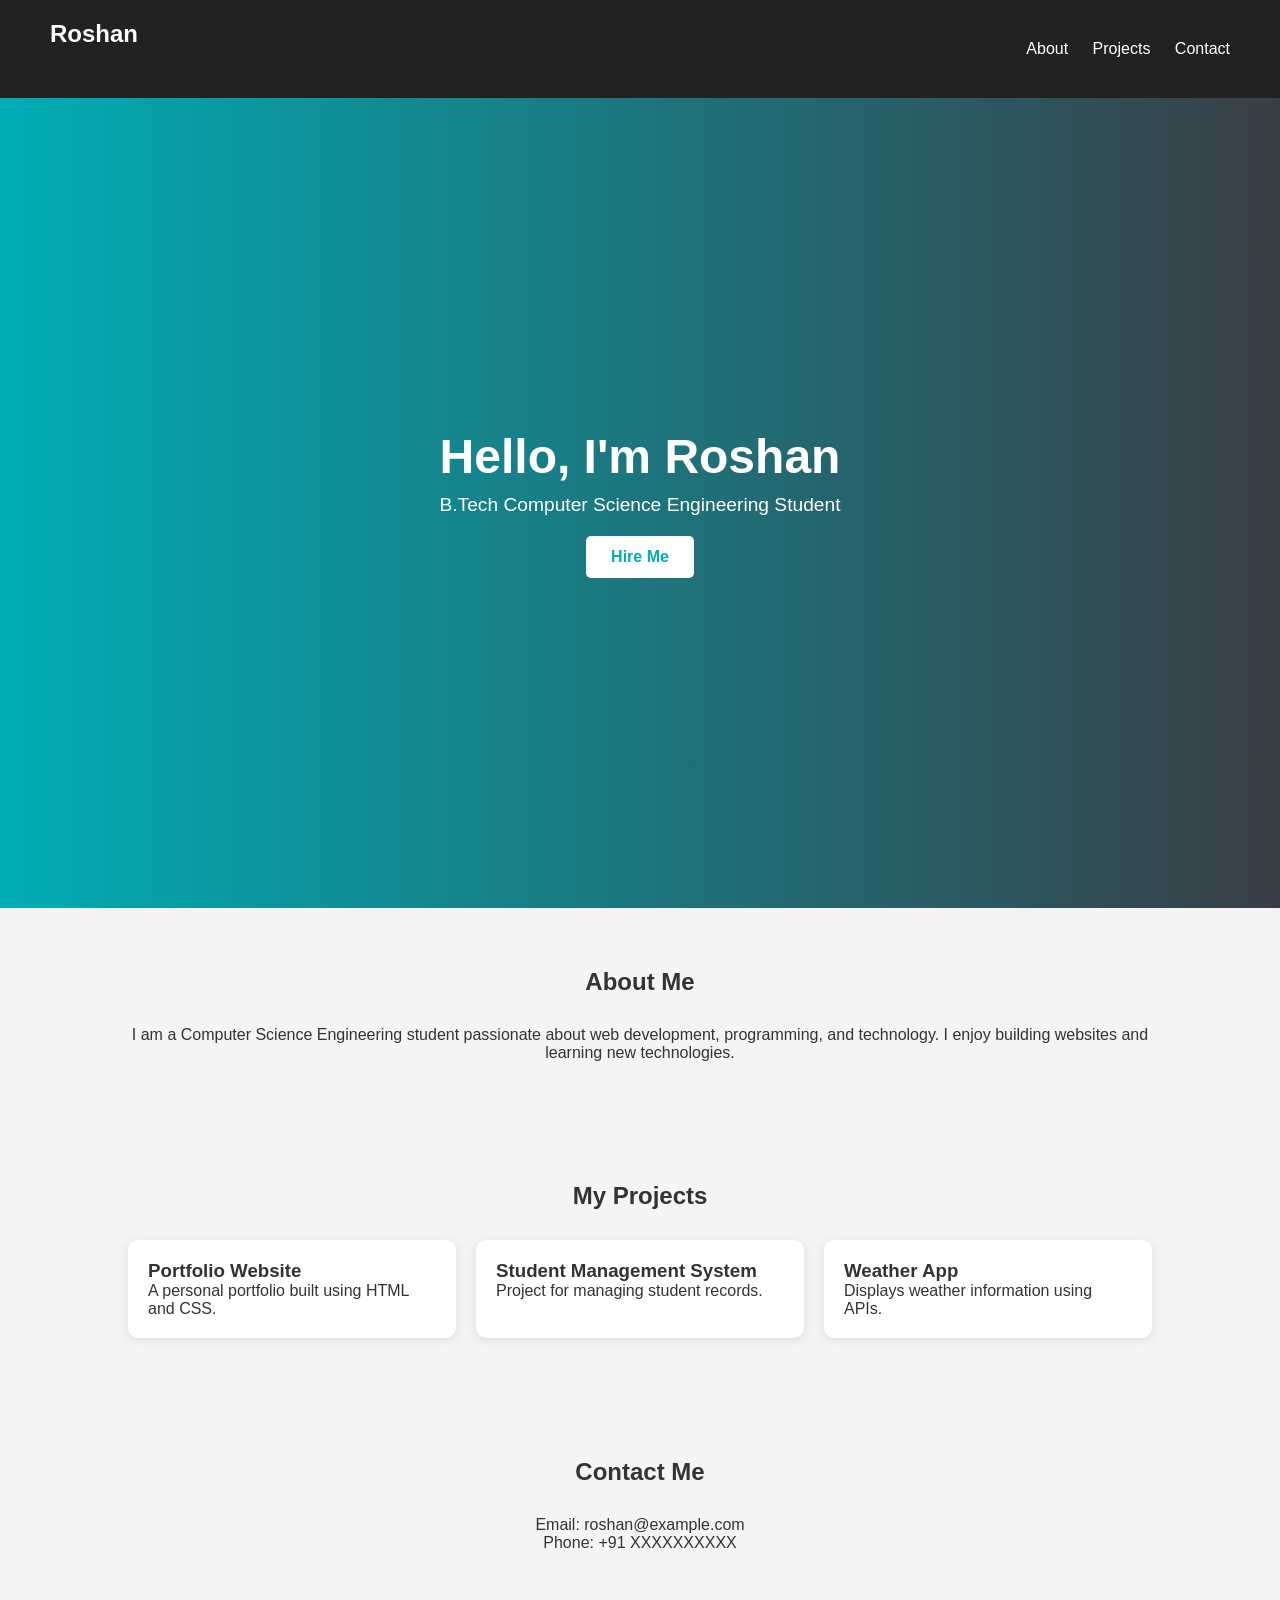
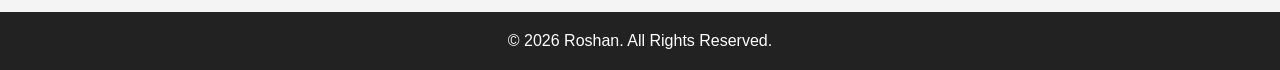
==== index.html @ 05eabdc3 "add root index.html" ====
<!DOCTYPE html>
<html lang="en">
<head>
    <meta charset="UTF-8">
    <meta name="viewport" content="width=device-width, initial-scale=1.0">
    <title>Roshan Portfolio</title>

    <style>
        *{
            margin:0;
            padding:0;
            box-sizing:border-box;
            font-family: Arial, sans-serif;
        }

        body{
            background:#f4f4f4;
            color:#333;
        }

        header{
            background:#222;
            color:white;
            padding:20px 50px;
            display:flex;
            justify-content:space-between;
            align-items:center;
        }

        nav a{
            color:white;
            text-decoration:none;
            margin-left:20px;
        }

        nav a:hover{
            color:#00adb5;
        }

        .hero{
            height:90vh;
            display:flex;
            flex-direction:column;
            justify-content:center;
            align-items:center;
            text-align:center;
            background:linear-gradient(to right,#00adb5,#393e46);
            color:white;
        }

        .hero h1{
            font-size:3rem;
            margin-bottom:10px;
        }

        .hero p{
            font-size:1.2rem;
        }

        .btn{
            margin-top:20px;
            padding:12px 25px;
            background:white;
            color:#00adb5;
            text-decoration:none;
            border-radius:5px;
            font-weight:bold;
        }

        section{
            padding:60px 10%;
        }

        h2{
            text-align:center;
            margin-bottom:30px;
        }

        .about,
        .contact{
            text-align:center;
        }

        .projects{
            display:grid;
            grid-template-columns:repeat(auto-fit,minmax(250px,1fr));
            gap:20px;
        }

        .card{
            background:white;
            padding:20px;
            border-radius:10px;
            box-shadow:0 2px 10px rgba(0,0,0,0.1);
        }

        footer{
            background:#222;
            color:white;
            text-align:center;
            padding:20px;
        }
    </style>
</head>
<body>

    <header>
        <h2>Roshan</h2>

        <nav>
            <a href="#about">About</a>
            <a href="#projects">Projects</a>
            <a href="#contact">Contact</a>
        </nav>
    </header>

    <section class="hero">
        <h1>Hello, I'm Roshan</h1>
        <p>B.Tech Computer Science Engineering Student</p>
        <a href="#contact" class="btn">Hire Me</a>
    </section>

    <section id="about" class="about">
        <h2>About Me</h2>
        <p>
            I am a Computer Science Engineering student passionate about
            web development, programming, and technology. I enjoy building
            websites and learning new technologies.
        </p>
    </section>

    <section id="projects">
        <h2>My Projects</h2>

        <div class="projects">
            <div class="card">
                <h3>Portfolio Website</h3>
                <p>A personal portfolio built using HTML and CSS.</p>
            </div>

            <div class="card">
                <h3>Student Management System</h3>
                <p>Project for managing student records.</p>
            </div>

            <div class="card">
                <h3>Weather App</h3>
                <p>Displays weather information using APIs.</p>
            </div>
        </div>
    </section>

    <section id="contact" class="contact">
        <h2>Contact Me</h2>

        <p>Email: roshan@example.com</p>
        <p>Phone: +91 XXXXXXXXXX</p>
    </section>

    <footer>
        <p>&copy; 2026 Roshan. All Rights Reserved.</p>
    </footer>

</body>
</html>
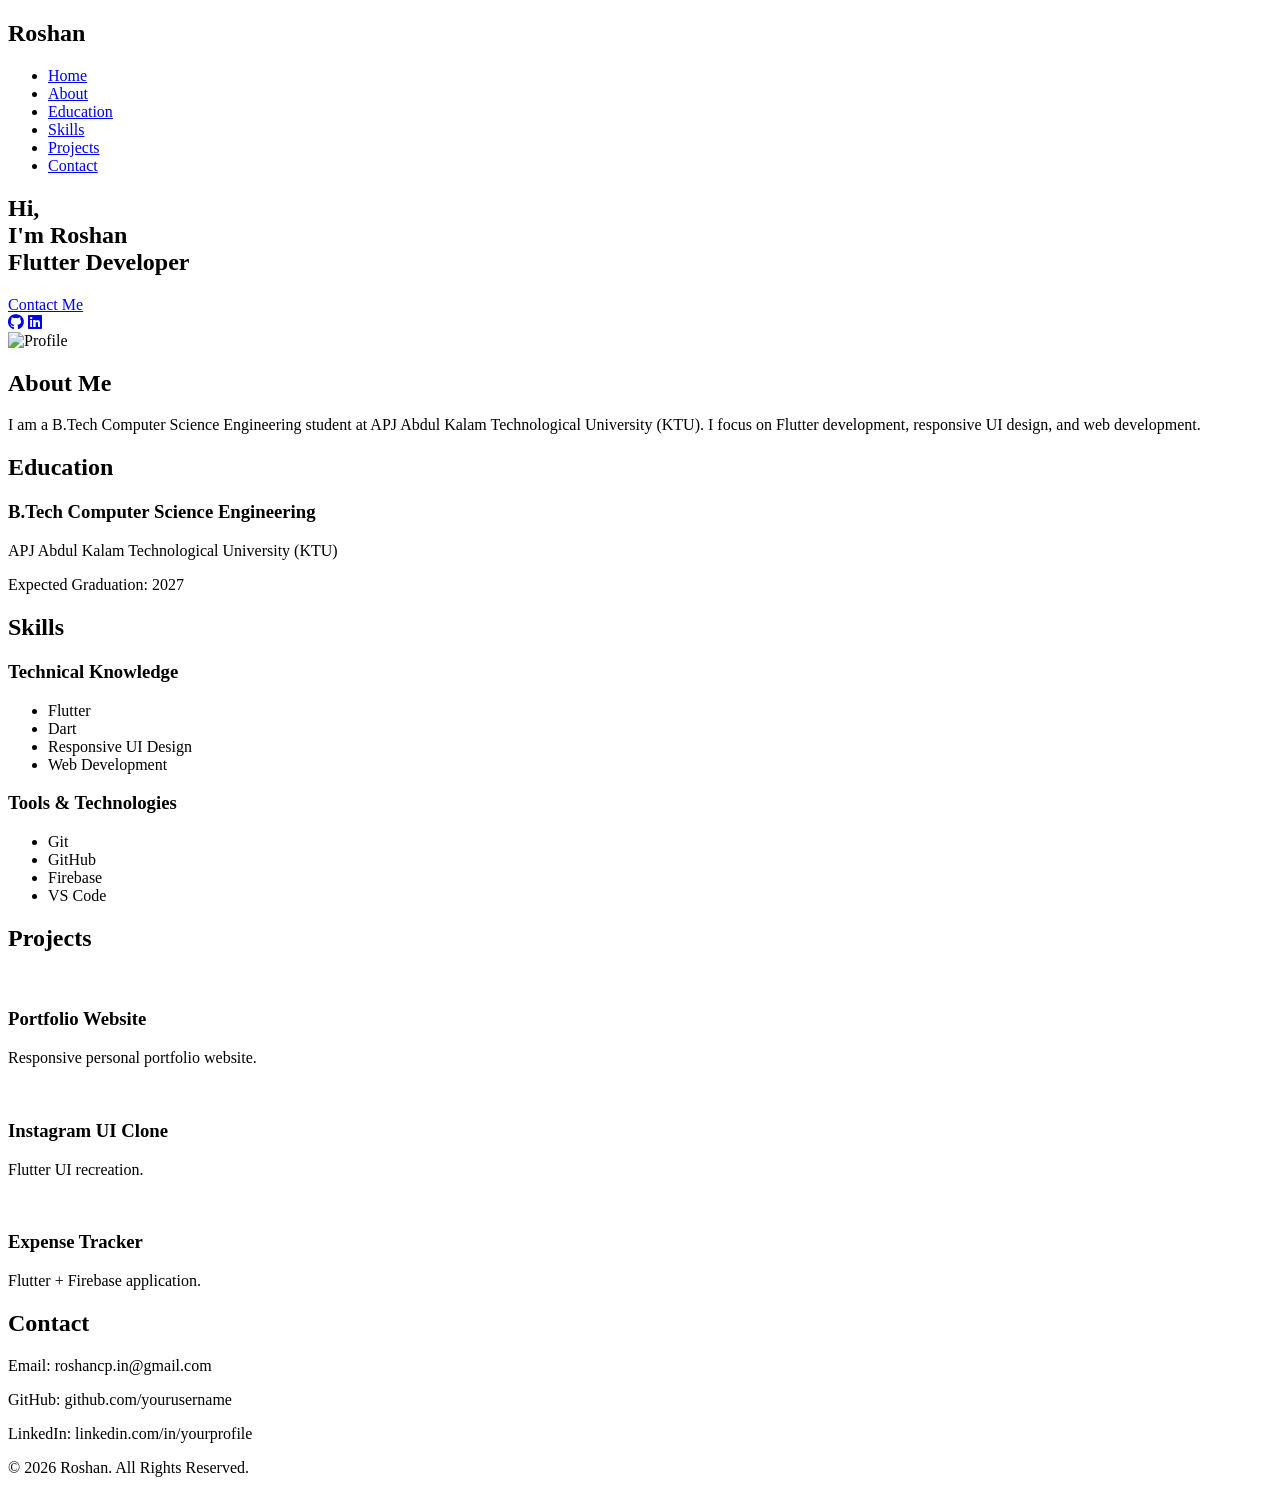
==== commit 58197c63: "updated website" ====
--- a/index.html
+++ b/index.html
@@ -5,161 +5,154 @@
     <meta name="viewport" content="width=device-width, initial-scale=1.0">
     <title>Roshan Portfolio</title>
 
-    <style>
-        *{
-            margin:0;
-            padding:0;
-            box-sizing:border-box;
-            font-family: Arial, sans-serif;
-        }
+    <link rel="stylesheet" href="style.css">
 
-        body{
-            background:#f4f4f4;
-            color:#333;
-        }
+    <link rel="stylesheet"
+        href="https://cdnjs.cloudflare.com/ajax/libs/font-awesome/6.5.1/css/all.min.css">
+</head>
 
-        header{
-            background:#222;
-            color:white;
-            padding:20px 50px;
-            display:flex;
-            justify-content:space-between;
-            align-items:center;
-        }
-
-        nav a{
-            color:white;
-            text-decoration:none;
-            margin-left:20px;
-        }
-
-        nav a:hover{
-            color:#00adb5;
-        }
-
-        .hero{
-            height:90vh;
-            display:flex;
-            flex-direction:column;
-            justify-content:center;
-            align-items:center;
-            text-align:center;
-            background:linear-gradient(to right,#00adb5,#393e46);
-            color:white;
-        }
-
-        .hero h1{
-            font-size:3rem;
-            margin-bottom:10px;
-        }
-
-        .hero p{
-            font-size:1.2rem;
-        }
-
-        .btn{
-            margin-top:20px;
-            padding:12px 25px;
-            background:white;
-            color:#00adb5;
-            text-decoration:none;
-            border-radius:5px;
-            font-weight:bold;
-        }
-
-        section{
-            padding:60px 10%;
-        }
-
-        h2{
-            text-align:center;
-            margin-bottom:30px;
-        }
-
-        .about,
-        .contact{
-            text-align:center;
-        }
-
-        .projects{
-            display:grid;
-            grid-template-columns:repeat(auto-fit,minmax(250px,1fr));
-            gap:20px;
-        }
-
-        .card{
-            background:white;
-            padding:20px;
-            border-radius:10px;
-            box-shadow:0 2px 10px rgba(0,0,0,0.1);
-        }
-
-        footer{
-            background:#222;
-            color:white;
-            text-align:center;
-            padding:20px;
-        }
-    </style>
-</head>
 <body>
 
+    <!-- NAVBAR -->
+
     <header>
-        <h2>Roshan</h2>
+        <nav class="navbar">
+            <h2 class="logo">Roshan</h2>
 
-        <nav>
-            <a href="#about">About</a>
-            <a href="#projects">Projects</a>
-            <a href="#contact">Contact</a>
+            <ul class="nav-links">
+                <li><a href="#home">Home</a></li>
+                <li><a href="#about">About</a></li>
+                <li><a href="#education">Education</a></li>
+                <li><a href="#skills">Skills</a></li>
+                <li><a href="#projects">Projects</a></li>
+                <li><a href="#contact">Contact</a></li>
+            </ul>
         </nav>
     </header>
 
-    <section class="hero">
-        <h1>Hello, I'm Roshan</h1>
-        <p>B.Tech Computer Science Engineering Student</p>
-        <a href="#contact" class="btn">Hire Me</a>
+    <!-- HERO -->
+
+    <section id="home" class="hero">
+        <div class="hero-content fade-in">
+            <h1>Hi,<br>
+                I'm <span>Roshan</span><br>
+                Flutter Developer
+            </h1>
+
+            <a href="#contact" class="btn">Contact Me</a>
+
+            <div class="socials">
+                <a href="#"><i class="fab fa-github"></i></a>
+                <a href="#"><i class="fab fa-linkedin"></i></a>
+            </div>
+        </div>
+
+        <div class="hero-image fade-in">
+            <img src="images/profile.jpg" alt="Profile">
+        </div>
     </section>
 
-    <section id="about" class="about">
+    <!-- ABOUT -->
+
+    <section id="about" class="section fade-in">
         <h2>About Me</h2>
+
         <p>
-            I am a Computer Science Engineering student passionate about
-            web development, programming, and technology. I enjoy building
-            websites and learning new technologies.
+            I am a B.Tech Computer Science Engineering student at APJ Abdul Kalam
+            Technological University (KTU). I focus on Flutter development,
+            responsive UI design, and web development.
         </p>
     </section>
 
-    <section id="projects">
-        <h2>My Projects</h2>
+    <!-- EDUCATION -->
 
-        <div class="projects">
+    <section id="education" class="section fade-in">
+        <h2>Education</h2>
+
+        <div class="card">
+            <h3>B.Tech Computer Science Engineering</h3>
+            <p>APJ Abdul Kalam Technological University (KTU)</p>
+            <p>Expected Graduation: 2027</p>
+        </div>
+    </section>
+
+    <!-- SKILLS -->
+
+    <section id="skills" class="section fade-in">
+        <h2>Skills</h2>
+
+        <div class="skills-grid">
+
             <div class="card">
-                <h3>Portfolio Website</h3>
-                <p>A personal portfolio built using HTML and CSS.</p>
+                <h3>Technical Knowledge</h3>
+                <ul>
+                    <li>Flutter</li>
+                    <li>Dart</li>
+                    <li>Responsive UI Design</li>
+                    <li>Web Development</li>
+                </ul>
             </div>
 
             <div class="card">
-                <h3>Student Management System</h3>
-                <p>Project for managing student records.</p>
+                <h3>Tools & Technologies</h3>
+                <ul>
+                    <li>Git</li>
+                    <li>GitHub</li>
+                    <li>Firebase</li>
+                    <li>VS Code</li>
+                </ul>
             </div>
 
-            <div class="card">
-                <h3>Weather App</h3>
-                <p>Displays weather information using APIs.</p>
-            </div>
         </div>
     </section>
 
-    <section id="contact" class="contact">
-        <h2>Contact Me</h2>
+    <!-- PROJECTS -->
 
-        <p>Email: roshan@example.com</p>
-        <p>Phone: +91 XXXXXXXXXX</p>
+    <section id="projects" class="section fade-in">
+        <h2>Projects</h2>
+
+        <div class="project-grid">
+
+            <div class="project-card">
+                <img src="images/project1.jpg" alt="">
+                <h3>Portfolio Website</h3>
+                <p>Responsive personal portfolio website.</p>
+            </div>
+
+            <div class="project-card">
+                <img src="images/project2.jpg" alt="">
+                <h3>Instagram UI Clone</h3>
+                <p>Flutter UI recreation.</p>
+            </div>
+
+            <div class="project-card">
+                <img src="images/project3.jpg" alt="">
+                <h3>Expense Tracker</h3>
+                <p>Flutter + Firebase application.</p>
+            </div>
+
+        </div>
     </section>
 
+    <!-- CONTACT -->
+
+    <section id="contact" class="section fade-in">
+        <h2>Contact</h2>
+
+        <div class="contact-box">
+            <p>Email: roshancp.in@gmail.com</p>
+            <p>GitHub: github.com/yourusername</p>
+            <p>LinkedIn: linkedin.com/in/yourprofile</p>
+        </div>
+    </section>
+
+    <!-- FOOTER -->
+
     <footer>
-        <p>&copy; 2026 Roshan. All Rights Reserved.</p>
+        <p>© 2026 Roshan. All Rights Reserved.</p>
     </footer>
+
+    <script src="script.js"></script>
 
 </body>
 </html>
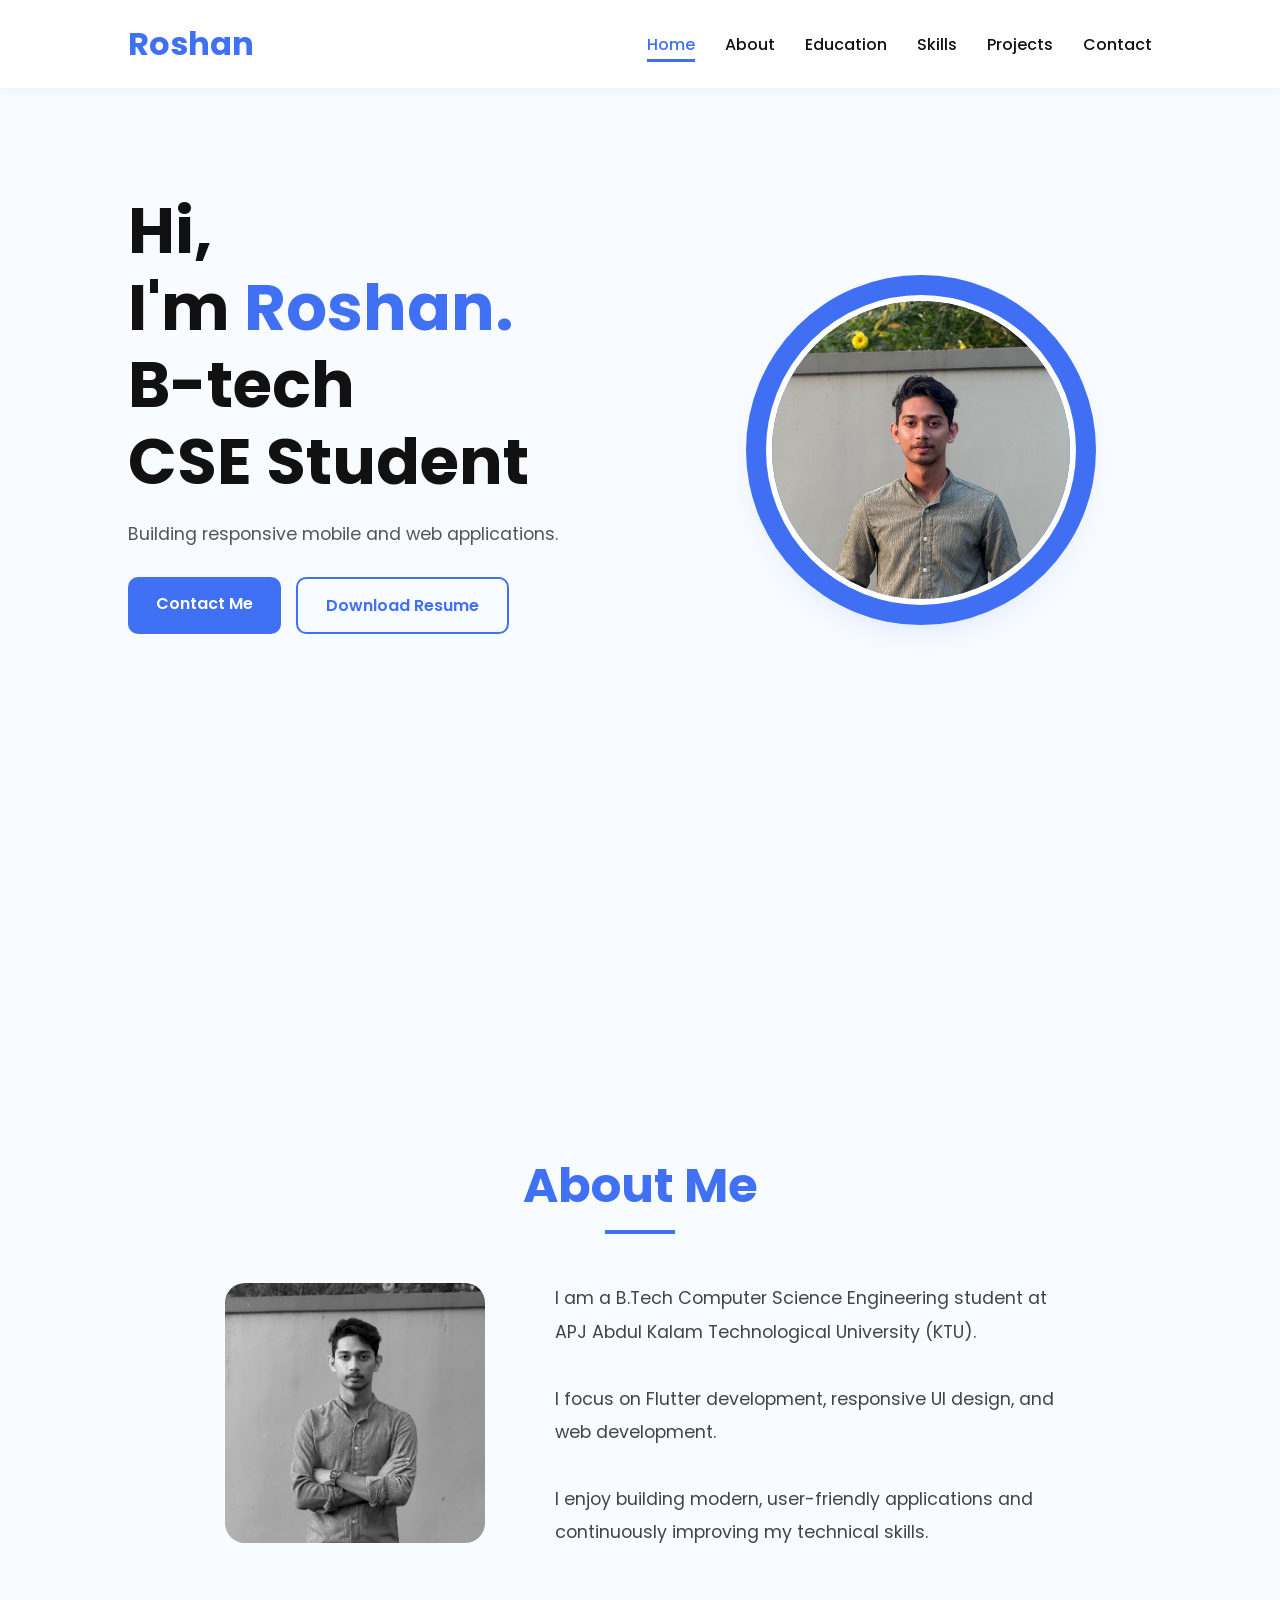
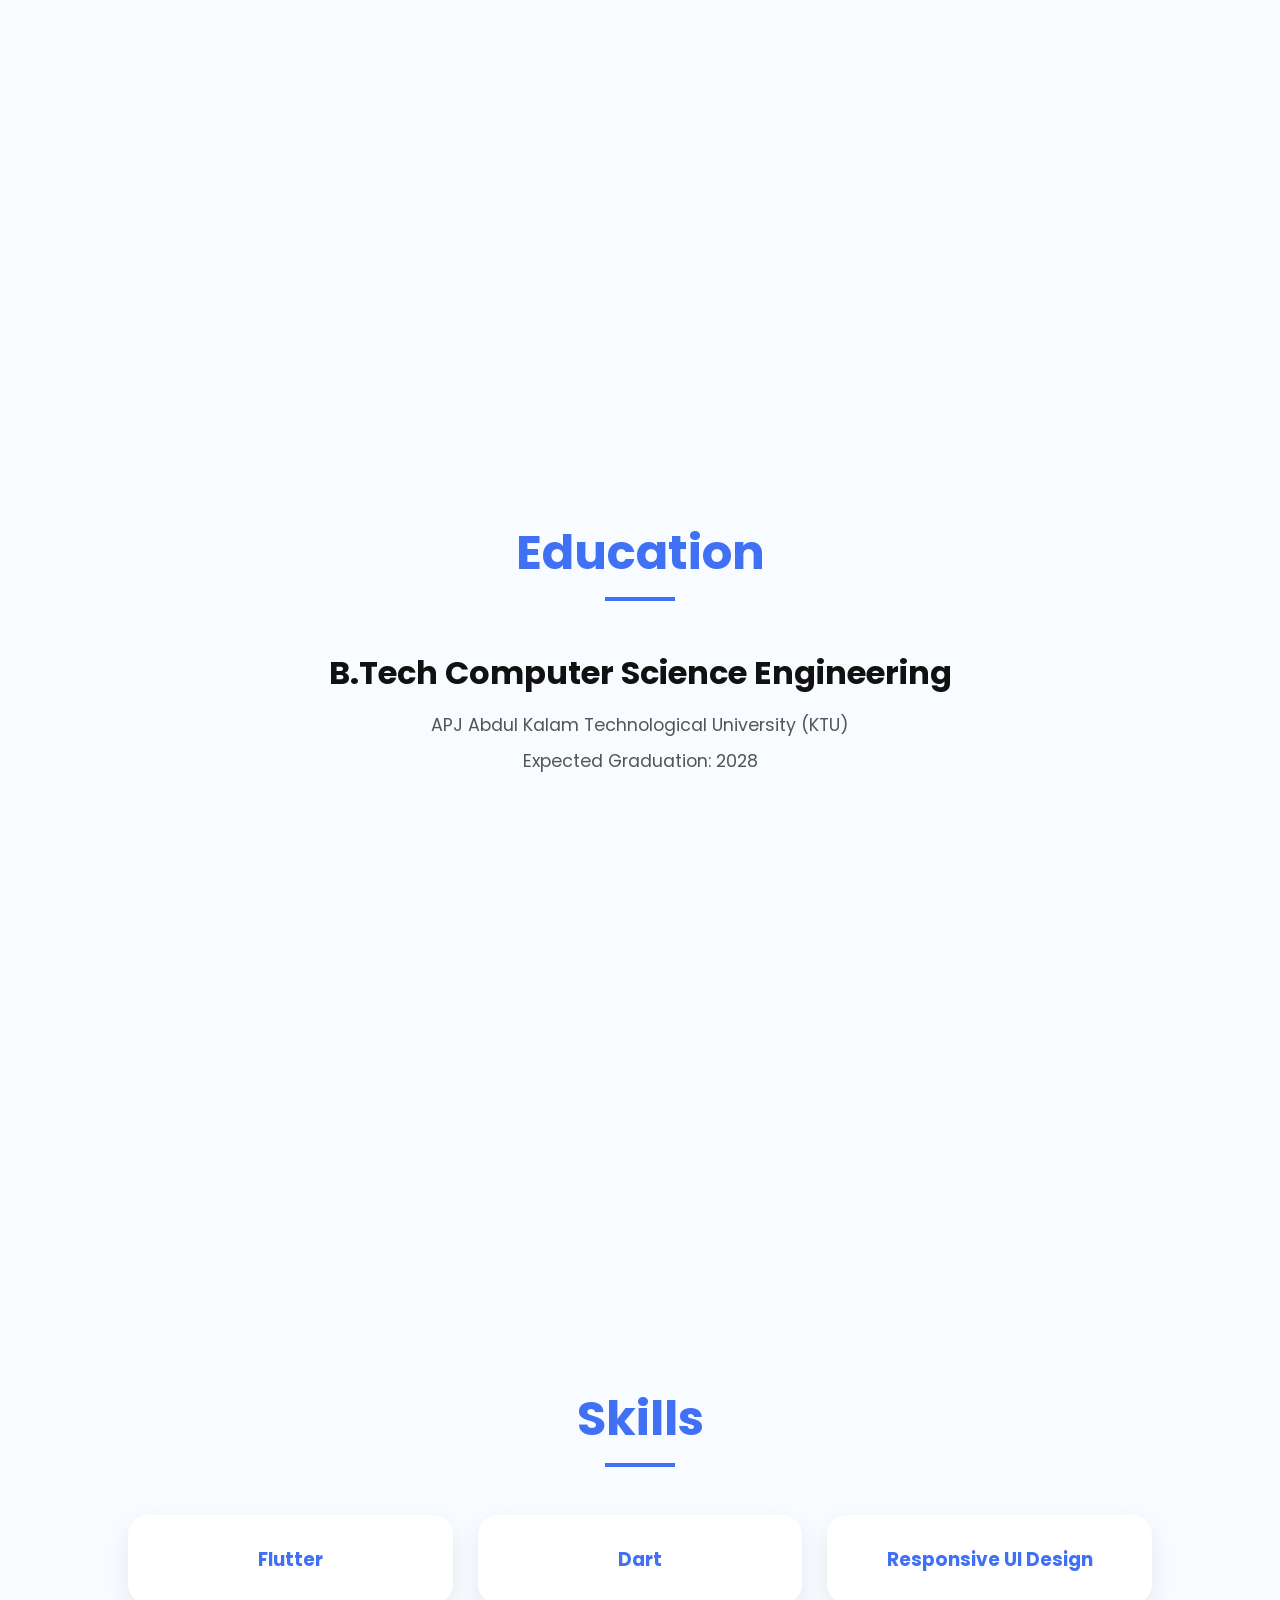
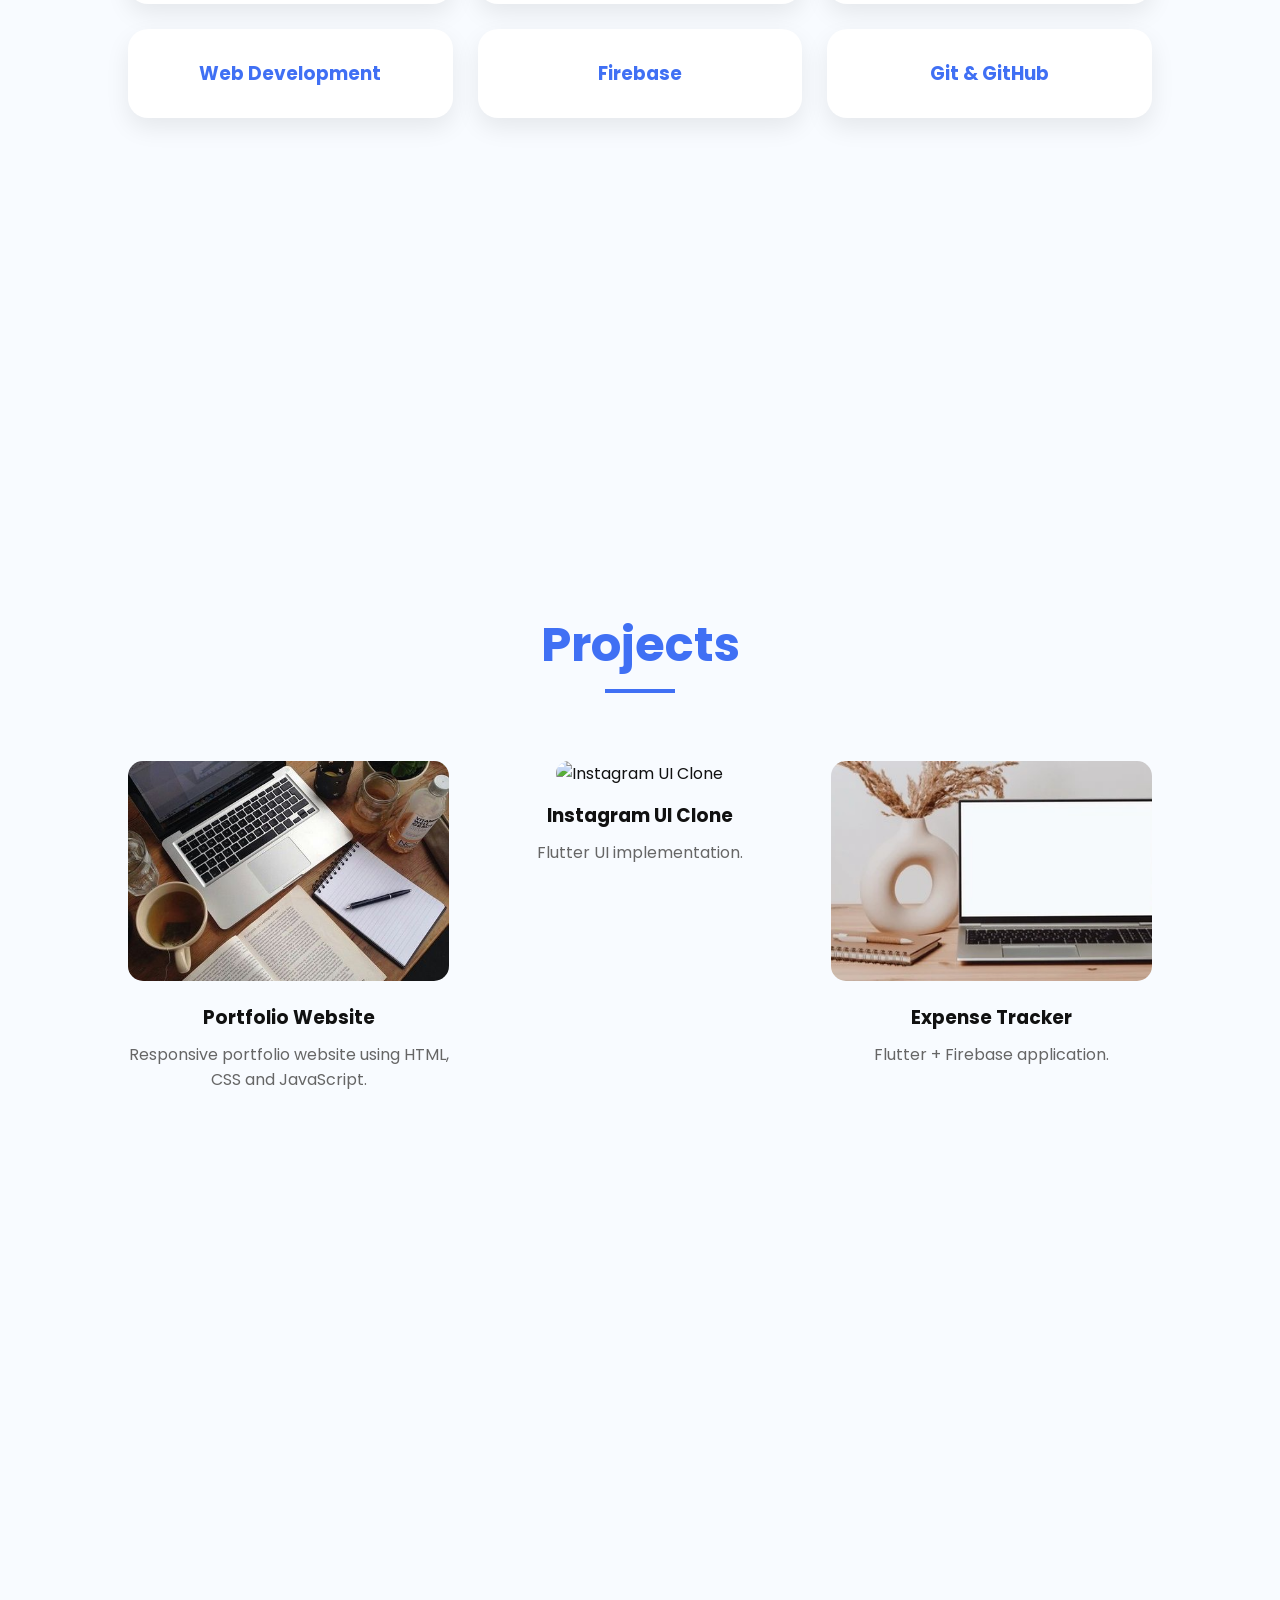
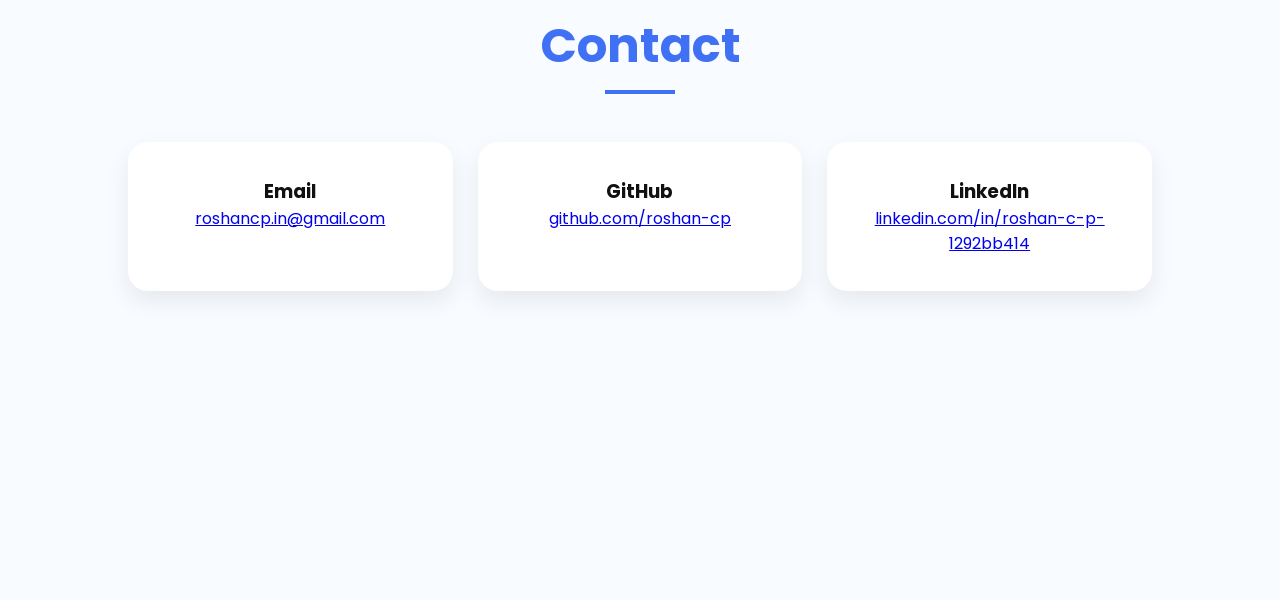
==== commit 8b6a8855: "updated website" ====
--- a/index.html
+++ b/index.html
@@ -8,149 +8,308 @@
     <link rel="stylesheet" href="style.css">
 
     <link rel="stylesheet"
-        href="https://cdnjs.cloudflare.com/ajax/libs/font-awesome/6.5.1/css/all.min.css">
+    href="css/style.css">
 </head>
 
 <body>
 
-    <!-- NAVBAR -->
+    <!-- HEADER -->
 
     <header>
-        <nav class="navbar">
-            <h2 class="logo">Roshan</h2>
+        <nav>
+
+            <div class="logo">
+                Roshan
+            </div>
 
             <ul class="nav-links">
-                <li><a href="#home">Home</a></li>
+                <li><a href="#home" class="active">Home</a></li>
                 <li><a href="#about">About</a></li>
                 <li><a href="#education">Education</a></li>
                 <li><a href="#skills">Skills</a></li>
                 <li><a href="#projects">Projects</a></li>
                 <li><a href="#contact">Contact</a></li>
             </ul>
+
         </nav>
     </header>
 
-    <!-- HERO -->
-
-    <section id="home" class="hero">
-        <div class="hero-content fade-in">
-            <h1>Hi,<br>
-                I'm <span>Roshan</span><br>
-                Flutter Developer
-            </h1>
-
-            <a href="#contact" class="btn">Contact Me</a>
-
-            <div class="socials">
-                <a href="#"><i class="fab fa-github"></i></a>
-                <a href="#"><i class="fab fa-linkedin"></i></a>
-            </div>
-        </div>
-
-        <div class="hero-image fade-in">
-            <img src="images/profile.jpg" alt="Profile">
-        </div>
+    <!-- HOME -->
+
+    <section id="home" class="page fade-in">
+
+        <div class="hero">
+
+            <div class="hero-text">
+
+                <h1>
+                    Hi,<br>
+                    I'm <span>Roshan.</span><br>
+                    B-tech<br>
+                     CSE Student
+                </h1>
+
+                <p>
+                    Building responsive mobile and web applications.
+                </p>
+
+                <div class="hero-buttons">
+
+                    <a href="#contact" class="btn">
+                        Contact Me
+                    </a>
+
+                    <a href="resume/resume.pdf"
+                       class="btn btn-outline"
+                       download>
+                        Download Resume
+                    </a>
+
+                </div>
+
+                <div class="socials">
+
+                    <a href="https://github.com/roshan-cp" target="_blank">
+                        <i class="fab fa-github"></i>
+                    </a>
+
+                    <a href="https://www.linkedin.com/in/roshan-c-p-1292bb414/" target="_blank">
+                        <i class="fab fa-linkedin"></i>
+                    </a>
+
+                    <a href="https://www.instagram.com/roshancp.in?igsh=MTl3cmFmcXZqd3h3cQ%3D%3D&utm_source=qr" target="_blank">
+                        <i class="fab fa-instagram"></i>
+                    </a>
+
+                </div>
+
+            </div>
+
+            <div class="hero-image">
+
+                <div class="blob"></div>
+
+                <img
+                src="images/roshan.jpeg"
+                alt="Roshan">
+
+            </div>
+
+        </div>
+
     </section>
 
     <!-- ABOUT -->
 
-    <section id="about" class="section fade-in">
+    <section id="about" class="page fade-in">
+
         <h2>About Me</h2>
 
-        <p>
-            I am a B.Tech Computer Science Engineering student at APJ Abdul Kalam
-            Technological University (KTU). I focus on Flutter development,
-            responsive UI design, and web development.
-        </p>
+        <div class="about-container">
+
+            <div class="about-image">
+
+                <img
+                src="images/roshanbw.jpeg"
+                alt="About Me">
+
+            </div>
+
+            <div class="about-text">
+
+                <p>
+                    I am a B.Tech Computer Science Engineering student at
+                    APJ Abdul Kalam Technological University (KTU).
+                </p>
+
+                <br>
+
+                <p>
+                    I focus on Flutter development,
+                    responsive UI design,
+                    and web development.
+                </p>
+
+                <br>
+
+                <p>
+                    I enjoy building modern,
+                    user-friendly applications and continuously
+                    improving my technical skills.
+                </p>
+
+            </div>
+
+        </div>
+
     </section>
 
     <!-- EDUCATION -->
 
-    <section id="education" class="section fade-in">
+    <section id="education" class="page fade-in">
+
         <h2>Education</h2>
 
-        <div class="card">
-            <h3>B.Tech Computer Science Engineering</h3>
-            <p>APJ Abdul Kalam Technological University (KTU)</p>
-            <p>Expected Graduation: 2027</p>
-        </div>
+        <div class="education-card">
+
+            <h3>
+                B.Tech Computer Science Engineering
+            </h3>
+
+            <p>
+                APJ Abdul Kalam Technological University (KTU)
+            </p>
+
+            <p>
+                Expected Graduation: 2028
+            </p>
+
+        </div>
+
     </section>
 
     <!-- SKILLS -->
 
-    <section id="skills" class="section fade-in">
+    <section id="skills" class="page fade-in">
+
         <h2>Skills</h2>
 
         <div class="skills-grid">
 
-            <div class="card">
-                <h3>Technical Knowledge</h3>
-                <ul>
-                    <li>Flutter</li>
-                    <li>Dart</li>
-                    <li>Responsive UI Design</li>
-                    <li>Web Development</li>
-                </ul>
-            </div>
-
-            <div class="card">
-                <h3>Tools & Technologies</h3>
-                <ul>
-                    <li>Git</li>
-                    <li>GitHub</li>
-                    <li>Firebase</li>
-                    <li>VS Code</li>
-                </ul>
-            </div>
-
-        </div>
+            <div class="skill-card">
+                <h3>Flutter</h3>
+            </div>
+
+            <div class="skill-card">
+                <h3>Dart</h3>
+            </div>
+
+            <div class="skill-card">
+                <h3>Responsive UI Design</h3>
+            </div>
+
+            <div class="skill-card">
+                <h3>Web Development</h3>
+            </div>
+
+            <div class="skill-card">
+                <h3>Firebase</h3>
+            </div>
+
+            <div class="skill-card">
+                <h3>Git & GitHub</h3>
+            </div>
+
+        </div>
+
     </section>
 
     <!-- PROJECTS -->
 
-    <section id="projects" class="section fade-in">
+    <section id="projects" class="page fade-in">
+
         <h2>Projects</h2>
 
-        <div class="project-grid">
+        <div class="projects-grid">
 
             <div class="project-card">
-                <img src="images/project1.jpg" alt="">
+
+                <img
+                src="images/p1.jpg"
+                alt="Portfolio Website">
+
                 <h3>Portfolio Website</h3>
-                <p>Responsive personal portfolio website.</p>
+
+                <p>
+                    Responsive portfolio website using
+                    HTML, CSS and JavaScript.
+                </p>
+
             </div>
 
             <div class="project-card">
-                <img src="images/project2.jpg" alt="">
+
+                <img
+                src="images/p4.jpg"
+                alt="Instagram UI Clone">
+
                 <h3>Instagram UI Clone</h3>
-                <p>Flutter UI recreation.</p>
+
+                <p>
+                    Flutter UI implementation.
+                </p>
+
             </div>
 
             <div class="project-card">
-                <img src="images/project3.jpg" alt="">
+
+                <img
+                src="images/p3.jpg"
+                alt="Expense Tracker">
+
                 <h3>Expense Tracker</h3>
-                <p>Flutter + Firebase application.</p>
-            </div>
-
-        </div>
+
+                <p>
+                    Flutter + Firebase application.
+                </p>
+
+            </div>
+
+        </div>
+
     </section>
 
     <!-- CONTACT -->
 
-    <section id="contact" class="section fade-in">
+    <section id="contact" class="page fade-in">
+
         <h2>Contact</h2>
 
-        <div class="contact-box">
-            <p>Email: roshancp.in@gmail.com</p>
-            <p>GitHub: github.com/yourusername</p>
-            <p>LinkedIn: linkedin.com/in/yourprofile</p>
-        </div>
-    </section>
-
-    <!-- FOOTER -->
-
-    <footer>
-        <p>© 2026 Roshan. All Rights Reserved.</p>
-    </footer>
+        <div class="contact-grid">
+
+            <div class="contact-card">
+
+                <i class="fas fa-envelope"></i>
+
+                <h3>Email</h3>
+
+                <a href="https://roshancp.in@gmail.com"
+                target="_blank">
+                roshancp.in@gmail.com
+                </a>
+            </div>
+                
+            
+
+            <div class="contact-card">
+
+                <i class="fab fa-github"></i>
+
+                <h3>GitHub</h3>
+
+                 <a href="https://github.com/roshan-cp"
+                target="_blank">
+                github.com/roshan-cp
+                </a>   
+            </div>
+
+            <div class="contact-card">
+
+                <i class="fab fa-linkedin"></i>
+
+                <h3>LinkedIn</h3>
+
+                <a href="https://www.linkedin.com/in/roshan-c-p-1292bb414"
+                target="_blank">
+                linkedin.com/in/roshan-c-p-1292bb414
+                </a>    
+                
+
+            </div>
+
+        </div>
+
+    </section>
 
     <script src="script.js"></script>
 
--- a/style.css
+++ b/style.css
@@ -0,0 +1,408 @@
+@import url('https://fonts.googleapis.com/css2?family=Poppins:wght@300;400;500;600;700;800&display=swap');
+
+*{
+    margin:0;
+    padding:0;
+    box-sizing:border-box;
+    font-family:'Poppins',sans-serif;
+}
+
+html{
+    scroll-behavior:smooth;
+}
+
+body{
+    background:#f8fbff;
+    color:#111;
+}
+
+/* HEADER */
+
+header{
+    position:fixed;
+    top:0;
+    left:0;
+    width:100%;
+    background:#fff;
+    z-index:1000;
+    box-shadow:0 2px 15px rgba(0,0,0,.05);
+}
+
+nav{
+    display:flex;
+    justify-content:space-between;
+    align-items:center;
+    padding:20px 10%;
+}
+
+.logo{
+    font-size:2rem;
+    font-weight:700;
+    color:#4070f4;
+}
+
+.nav-links{
+    display:flex;
+    gap:30px;
+    list-style:none;
+}
+
+.nav-links a{
+    text-decoration:none;
+    color:#111;
+    font-weight:500;
+    position:relative;
+    padding-bottom:6px;
+    transition:.3s;
+}
+
+.nav-links a:hover{
+    color:#4070f4;
+}
+
+.nav-links a::after{
+    content:'';
+    position:absolute;
+    left:0;
+    bottom:0;
+    width:100%;
+    height:3px;
+    background:#4070f4;
+    transform:scaleX(0);
+    transition:.3s;
+}
+
+.nav-links a.active{
+    color:#4070f4;
+}
+
+.nav-links a.active::after{
+    transform:scaleX(1);
+}
+
+/* SECTION */
+
+.page{
+    min-height:100vh;
+    padding:120px 10%;
+    display:flex;
+    flex-direction:column;
+    justify-content:center;
+    scroll-margin-top:90px;
+}
+
+h2{
+    text-align:center;
+    font-size:3rem;
+    color:#4070f4;
+    margin-bottom:60px;
+    position:relative;
+}
+
+h2::after{
+    content:'';
+    width:70px;
+    height:4px;
+    background:#4070f4;
+    position:absolute;
+    left:50%;
+    bottom:-12px;
+    transform:translateX(-50%);
+}
+
+/* HOME */
+
+.hero{
+    display:grid;
+    grid-template-columns:1fr 1fr;
+    align-items:center;
+    justify-content:center;
+    gap:100px;
+}
+
+.hero-text h1{
+    font-size:4rem;
+    line-height:1.2;
+}
+
+.hero-text span{
+    color:#4070f4;
+}
+
+.hero-text p{
+    margin-top:20px;
+    color:#555;
+    font-size:1.1rem;
+}
+
+.hero-buttons{
+    display:flex;
+    gap:15px;
+    margin-top:30px;
+}
+
+.btn{
+    text-decoration:none;
+    background:#4070f4;
+    color:#fff;
+    padding:14px 28px;
+    border-radius:10px;
+    font-weight:600;
+    transition:.3s;
+}
+
+.btn:hover{
+    transform:translateY(-4px);
+}
+
+.btn-outline{
+    background:transparent;
+    border:2px solid #4070f4;
+    color:#4070f4;
+}
+
+.socials{
+    margin-top:30px;
+}
+
+.socials a{
+    font-size:1.8rem;
+    margin-right:20px;
+    color:#111;
+    text-decoration:none;
+    transition:.3s;
+}
+
+.socials a:hover{
+    color:#4070f4;
+}
+
+.hero-image{
+    position:relative;
+    display:flex;
+    justify-content:center;
+    align-items:center;
+}
+
+.blob{
+    position:absolute;
+    width:350px;
+    height:350px;
+    background:#4070f4;
+    border-radius:50%;
+    z-index:-1;
+}
+
+.hero-image img{
+    width:310px;
+    height:310px;
+    object-fit:cover;
+    object-position:center top;
+    border-radius:50%;
+    border:6px solid #fff;
+    box-shadow:0 15px 35px rgba(64,112,244,.25);
+}
+
+/* ABOUT */
+
+
+
+.about-container{
+    max-width:1000px;
+    margin:0 auto;
+    display:flex;
+    justify-content:center;
+    align-items:center;
+    gap:70px;
+    
+}
+
+.about-image img{
+    width:260px;
+    height:260px;
+    object-fit:cover;
+    border-radius:20px;
+}
+
+.about-text{
+    max-width:500px;
+    font-size:1.1rem;
+    line-height:1.9;
+    color:#444;
+}
+
+/* EDUCATION */
+
+.education-card{
+    text-align:center;
+}
+
+.education-card h3{
+    font-size:2rem;
+    margin-bottom:15px;
+}
+
+.education-card p{
+    font-size:1.1rem;
+    color:#555;
+    margin-bottom:10px;
+}
+
+/* SKILLS */
+
+.skills-grid{
+    display:grid;
+    grid-template-columns:repeat(3,1fr);
+    gap:25px;
+}
+
+.skill-card{
+    background:white;
+    padding:30px;
+    border-radius:20px;
+    text-align:center;
+    box-shadow:0 10px 25px rgba(0,0,0,.08);
+    transition:.3s;
+}
+
+.skill-card:hover{
+    transform:translateY(-10px);
+}
+
+.skill-card h3{
+    color:#4070f4;
+}
+
+/* PROJECTS */
+
+.projects-grid{
+    display:grid;
+    grid-template-columns:repeat(3,1fr);
+    gap:30px;
+    margin-top:20px;
+}
+
+.project-card{
+    text-align:center;
+}
+
+.project-card img{
+    width:100%;
+    height:220px;
+    object-fit:cover;
+    border-radius:15px;
+}
+
+.project-card h3{
+    margin-top:15px;
+    margin-bottom:10px;
+}
+
+.project-card p{
+    color:#666;
+}
+
+/* CONTACT */
+
+.contact-grid{
+    display:grid;
+    grid-template-columns:repeat(3,1fr);
+    gap:25px;
+}
+
+.contact-card{
+    background:white;
+    padding:35px;
+    text-align:center;
+    border-radius:20px;
+    box-shadow:0 10px 25px rgba(0,0,0,.08);
+    transition:.3s;
+}
+
+.contact-card:hover{
+    transform:translateY(-8px);
+}
+
+.contact-card i{
+    font-size:2rem;
+    color:#4070f4;
+    margin-bottom:15px;
+}
+
+/* ANIMATION */
+
+.fade-in{
+    opacity:0;
+    transform:translateY(80px);
+    transition:
+        opacity 1.4s ease,
+        transform 1.4s ease;
+}
+
+.fade-in.show{
+    opacity:1;
+    transform:translateY(0);
+}
+
+
+/* MOBILE */
+
+@media(max-width:768px){
+
+    nav{
+        flex-direction:column;
+        gap:15px;
+    }
+
+    .nav-links{
+        flex-wrap:wrap;
+        justify-content:center;
+        gap:15px;
+    }
+
+    .hero{
+        grid-template-columns:1fr;
+        text-align:center;
+        gap:50px;
+    }
+
+    .hero-text h1{
+        font-size:2.5rem;
+    }
+
+    .hero-buttons{
+        justify-content:center;
+    }
+
+    .blob{
+        width:260px;
+        height:260px;
+    }
+
+    .hero-image img{
+        width:220px;
+        height:220px;
+    }
+
+    .about-container{
+        flex-direction:column;
+        text-align:center;
+        gap:30px;
+    }
+
+    .skills-grid{
+        grid-template-columns:1fr;
+    }
+
+    .projects-grid{
+        grid-template-columns:1fr;
+    }
+
+    .contact-grid{
+        grid-template-columns:1fr;
+    }
+
+    h2{
+        font-size:2.2rem;
+    }
+}
